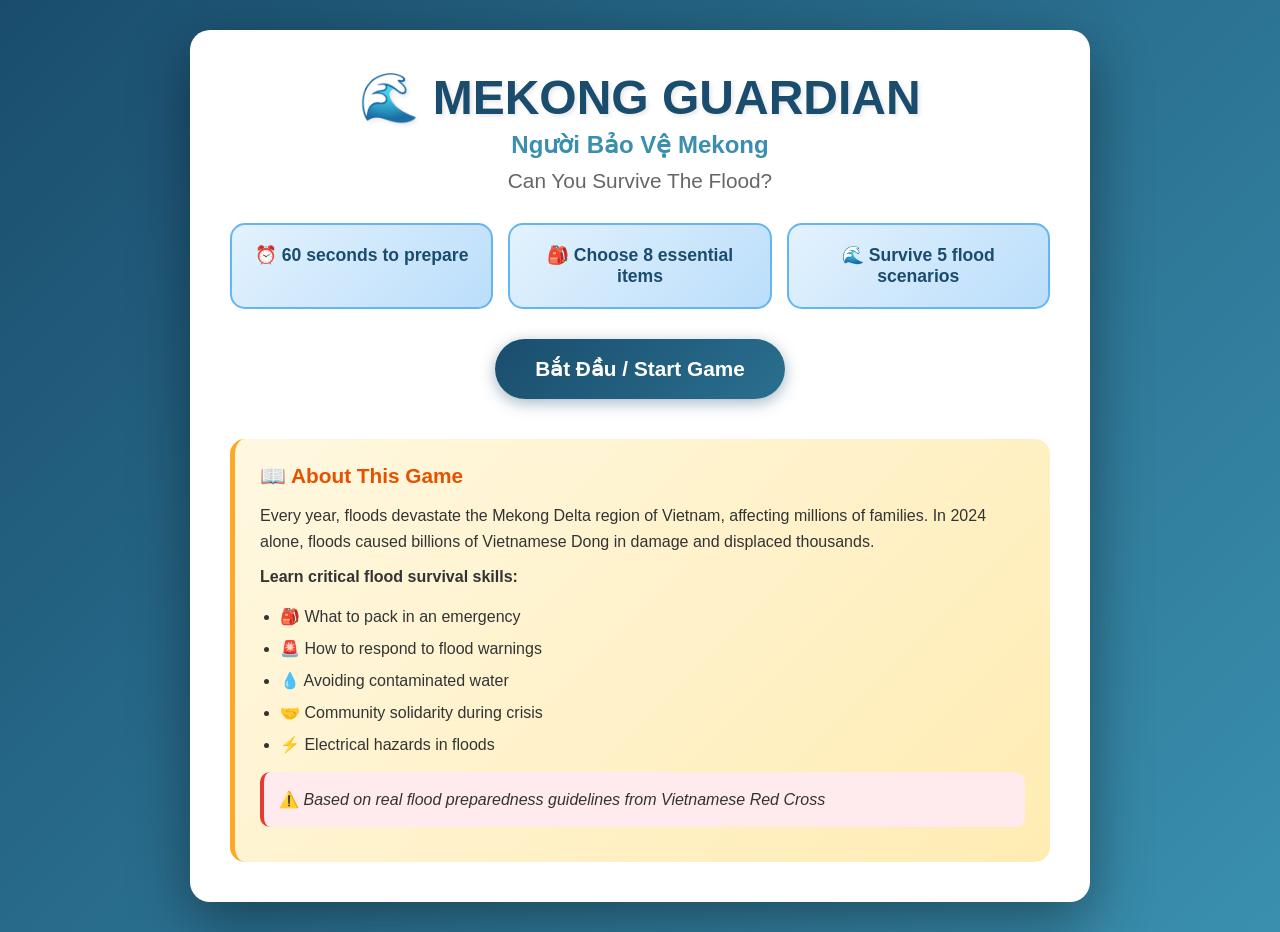
==== index.html @ ed1a85ae "Initial game implementation: Mekong Guardian flood survival game - Add 3-phase gameplay (preparation" ====
<!DOCTYPE html>
<html lang="en">
<head>
    <meta charset="UTF-8">
    <meta name="viewport" content="width=device-width, initial-scale=1.0">
    <title>Mekong Guardian - Flood Survival Game</title>
    <link rel="stylesheet" href="style.css">
</head>
<body>
    <!-- Menu Screen -->
    <div id="menu-screen" class="screen active">
        <div class="container">
            <h1>🌊 MEKONG GUARDIAN</h1>
            <h2>Người Bảo Vệ Mekong</h2>
            <p class="tagline">Can You Survive The Flood?</p>
            
            <div class="game-preview">
                <div class="preview-item">⏰ 60 seconds to prepare</div>
                <div class="preview-item">🎒 Choose 8 essential items</div>
                <div class="preview-item">🌊 Survive 5 flood scenarios</div>
            </div>

            <button onclick="showInstructions()" class="btn-primary">Bắt Đầu / Start Game</button>
            
            <div class="about">
                <h3>📖 About This Game</h3>
                <p>Every year, floods devastate the Mekong Delta region of Vietnam, affecting millions of families. 
                In 2024 alone, floods caused billions of Vietnamese Dong in damage and displaced thousands.</p>
                <p><strong>Learn critical flood survival skills:</strong></p>
                <ul>
                    <li>🎒 What to pack in an emergency</li>
                    <li>🚨 How to respond to flood warnings</li>
                    <li>💧 Avoiding contaminated water</li>
                    <li>🤝 Community solidarity during crisis</li>
                    <li>⚡ Electrical hazards in floods</li>
                </ul>
                <p class="warning">⚠️ <em>Based on real flood preparedness guidelines from Vietnamese Red Cross</em></p>
            </div>
        </div>
    </div>

    <!-- Instructions Screen -->
    <div id="instructions-screen" class="screen">
        <div class="container">
            <h1>📋 How To Play / Cách Chơi</h1>
            
            <div class="instruction-step">
                <div class="step-number">1</div>
                <div class="step-content">
                    <h3>⏰ Phase 1: Preparation (60 seconds)</h3>
                    <p>Flood warning issued! You have 60 seconds to grab items from your house.</p>
                    <p><strong>Click on 8 items</strong> to add them to your emergency backpack.</p>
                    <p class="tip">💡 Choose wisely - you can't carry everything!</p>
                </div>
            </div>

            <div class="instruction-step">
                <div class="step-number">2</div>
                <div class="step-content">
                    <h3>🌊 Phase 2: Flood Crisis (5 scenarios)</h3>
                    <p>Face 5 dangerous flood situations.</p>
                    <p><strong>Make decisions</strong> based on the items you collected.</p>
                    <p class="tip">💡 The right items help you make safe choices!</p>
                </div>
            </div>

            <div class="instruction-step">
                <div class="step-number">3</div>
                <div class="step-content">
                    <h3>⭐ Phase 3: Results</h3>
                    <p>See how well you survived and learn real flood safety tips.</p>
                    <p class="tip">💡 Play again to improve your score!</p>
                </div>
            </div>

            <button onclick="startGame()" class="btn-primary">Ready! Sẵn Sàng!</button>
            <button onclick="showScreen('menu-screen')" class="btn-secondary">Back</button>
        </div>
    </div>

    <!-- Phase 1: Preparation -->
    <div id="preparation-screen" class="screen">
        <div class="game-container">
            <div class="game-header">
                <h2>⚠️ FLOOD WARNING! LŨ LỤT!</h2>
                <div class="timer-container">
                    <div class="timer-label">Time Left:</div>
                    <div id="timer" class="timer">60</div>
                    <div class="timer-label">seconds</div>
                </div>
                <div class="backpack-counter">
                    🎒 Backpack: <span id="backpack-count">0</span>/8
                </div>
            </div>

            <div class="instruction-banner">
                👆 Click on items to add to your backpack! Choose 8 essential items!
            </div>

            <div id="house-items" class="house-items">
                <!-- Items will be generated by JavaScript -->
            </div>

            <div class="collected-items">
                <h3>🎒 Your Emergency Backpack:</h3>
                <div id="backpack-display" class="backpack-display">
                    <div class="empty-backpack">Empty - start collecting!</div>
                </div>
            </div>
        </div>
    </div>

    <!-- Phase 2: Flood Scenarios -->
    <div id="scenario-screen" class="screen">
        <div class="game-container">
            <div class="scenario-progress">
                Scenario <span id="scenario-number">1</span> of 5
            </div>

            <div class="scenario-card">
                <div class="scenario-icon">🌊</div>
                <h2 id="scenario-title">Scenario</h2>
                <p id="scenario-text" class="scenario-text"></p>
                
                <div class="your-items">
                    <strong>📦 Items You Have:</strong>
                    <div id="available-items" class="available-items-list"></div>
                </div>

                <div class="choices">
                    <button onclick="makeDecision(0)" class="choice-btn" id="choice-0">
                        <span class="choice-letter">A</span>
                        <span class="choice-text"></span>
                    </button>
                    <button onclick="makeDecision(1)" class="choice-btn" id="choice-1">
                        <span class="choice-letter">B</span>
                        <span class="choice-text"></span>
                    </button>
                </div>
            </div>

            <div id="scenario-feedback" class="scenario-feedback"></div>
        </div>
    </div>

    <!-- Phase 3: Results -->
    <div id="results-screen" class="screen">
        <div class="container">
            <h1 id="result-title">Flood Survival Results</h1>
            
            <div class="result-banner" id="result-banner">
                <div class="stars" id="stars"></div>
                <div class="result-message" id="result-message"></div>
            </div>

            <div class="score-breakdown">
                <div class="score-item">
                    <div class="score-icon">✅</div>
                    <div class="score-details">
                        <div class="score-label">Safe Decisions</div>
                        <div class="score-value" id="safe-count">0</div>
                    </div>
                </div>
                <div class="score-item">
                    <div class="score-icon">⚠️</div>
                    <div class="score-details">
                        <div class="score-label">Risky Decisions</div>
                        <div class="score-value" id="risky-count">0</div>
                    </div>
                </div>
                <div class="score-item">
                    <div class="score-icon">❌</div>
                    <div class="score-details">
                        <div class="score-label">Dangerous Decisions</div>
                        <div class="score-value" id="danger-count">0</div>
                    </div>
                </div>
            </div>

            <div class="lessons-learned">
                <h3>💡 What You Learned / Bạn Đã Học</h3>
                <div id="lessons-list"></div>
            </div>

            <div class="real-tips">
                <h3>🆘 Real Emergency Information</h3>
                <div class="emergency-info">
                    <p>🚨 <strong>Vietnam Emergency Hotline:</strong> 113</p>
                    <p>🌊 <strong>Flood Warning:</strong> Contact local authorities</p>
                    <p>🏥 <strong>Health Emergency:</strong> 115</p>
                    <p>🔥 <strong>Fire Emergency:</strong> 114</p>
                </div>
                <div class="safety-tips">
                    <h4>Essential Flood Safety Rules:</h4>
                    <ul>
                        <li>✅ Evacuate immediately when warned by authorities</li>
                        <li>✅ Never walk through moving water (15cm can knock you down)</li>
                        <li>✅ Avoid floodwater - it's contaminated</li>
                        <li>✅ Turn off electricity before evacuating</li>
                        <li>✅ Keep emergency supplies in a waterproof bag</li>
                        <li>✅ Help elderly and disabled neighbors evacuate</li>
                    </ul>
                </div>
            </div>

            <button onclick="location.reload()" class="btn-primary">🔄 Chơi Lại / Play Again</button>
            <button onclick="shareScore()" class="btn-secondary">📤 Share Your Score</button>
        </div>
    </div>

    <script src="game.js"></script>
</body>
</html>
---- style.css ----
* {
    margin: 0;
    padding: 0;
    box-sizing: border-box;
}

body {
    font-family: -apple-system, BlinkMacSystemFont, 'Segoe UI', Roboto, Oxygen, Ubuntu, Cantarell, sans-serif;
    background: linear-gradient(135deg, #1a4d6d 0%, #2a6f8f 50%, #3a8faf 100%);
    min-height: 100vh;
    color: #333;
    padding: 10px;
}

.screen {
    display: none;
    animation: fadeIn 0.5s ease;
}

.screen.active {
    display: block;
}

@keyframes fadeIn {
    from { opacity: 0; transform: translateY(20px); }
    to { opacity: 1; transform: translateY(0); }
}

.container {
    max-width: 900px;
    margin: 20px auto;
    background: white;
    padding: 40px;
    border-radius: 20px;
    box-shadow: 0 20px 60px rgba(0,0,0,0.4);
}

.game-container {
    max-width: 1000px;
    margin: 20px auto;
    background: white;
    padding: 30px;
    border-radius: 20px;
    box-shadow: 0 20px 60px rgba(0,0,0,0.4);
}

/* Menu Screen */
h1 {
    font-size: 3em;
    color: #1a4d6d;
    text-align: center;
    margin-bottom: 5px;
    text-shadow: 2px 2px 4px rgba(0,0,0,0.1);
}

h2 {
    font-size: 1.5em;
    color: #3a8faf;
    text-align: center;
    margin-bottom: 10px;
}

.tagline {
    font-size: 1.3em;
    color: #666;
    text-align: center;
    margin-bottom: 30px;
}

.game-preview {
    display: flex;
    justify-content: space-around;
    margin: 30px 0;
    gap: 15px;
    flex-wrap: wrap;
}

.preview-item {
    background: linear-gradient(135deg, #e3f2fd 0%, #bbdefb 100%);
    padding: 20px;
    border-radius: 15px;
    font-size: 1.1em;
    font-weight: bold;
    color: #1a4d6d;
    flex: 1;
    min-width: 200px;
    text-align: center;
    border: 2px solid #64b5f6;
}

.btn-primary {
    background: linear-gradient(135deg, #1a4d6d 0%, #2a6f8f 100%);
    color: white;
    border: none;
    padding: 18px 40px;
    font-size: 1.3em;
    border-radius: 50px;
    cursor: pointer;
    transition: all 0.3s;
    margin: 10px auto;
    display: block;
    font-weight: bold;
    box-shadow: 0 4px 15px rgba(26, 77, 109, 0.4);
}

.btn-primary:hover {
    transform: translateY(-3px);
    box-shadow: 0 6px 25px rgba(26, 77, 109, 0.6);
}

.btn-secondary {
    background: #64b5f6;
    color: white;
    border: none;
    padding: 15px 35px;
    font-size: 1.1em;
    border-radius: 50px;
    cursor: pointer;
    transition: all 0.3s;
    margin: 10px auto;
    display: block;
    font-weight: bold;
}

.btn-secondary:hover {
    background: #42a5f5;
    transform: translateY(-2px);
}

.about {
    margin-top: 40px;
    text-align: left;
    padding: 25px;
    background: linear-gradient(135deg, #fff8e1 0%, #ffecb3 100%);
    border-radius: 15px;
    border-left: 5px solid #ffa726;
}

.about h3 {
    color: #e65100;
    margin-bottom: 15px;
    font-size: 1.3em;
}

.about p {
    margin: 10px 0;
    line-height: 1.6;
}

.about ul {
    margin: 15px 0 15px 20px;
}

.about li {
    margin: 8px 0;
    line-height: 1.5;
}

.warning {
    margin-top: 20px;
    padding: 15px;
    background: #ffebee;
    border-radius: 10px;
    border-left: 4px solid #e53935;
}

/* Instructions */
.instruction-step {
    display: flex;
    gap: 20px;
    margin: 30px 0;
    padding: 25px;
    background: #f5f5f5;
    border-radius: 15px;
    align-items: flex-start;
}

.step-number {
    background: linear-gradient(135deg, #1a4d6d 0%, #2a6f8f 100%);
    color: white;
    width: 50px;
    height: 50px;
    border-radius: 50%;
    display: flex;
    align-items: center;
    justify-content: center;
    font-size: 1.5em;
    font-weight: bold;
    flex-shrink: 0;
}

.step-content h3 {
    color: #1a4d6d;
    margin-bottom: 10px;
}

.step-content p {
    margin: 8px 0;
    line-height: 1.6;
}

.tip {
    background: #fff3e0;
    padding: 10px 15px;
    border-radius: 8px;
    border-left: 3px solid #ff9800;
    margin-top: 10px;
}

/* Phase 1: Preparation */
.game-header {
    background: linear-gradient(135deg, #e53935 0%, #c62828 100%);
    color: white;
    padding: 20px;
    border-radius: 15px;
    margin-bottom: 20px;
    text-align: center;
}

.game-header h2 {
    color: white;
    margin: 0 0 15px 0;
    font-size: 2em;
    animation: pulse 2s infinite;
}

@keyframes pulse {
    0%, 100% { transform: scale(1); }
    50% { transform: scale(1.05); }
}

.timer-container {
    display: flex;
    justify-content: center;
    align-items: center;
    gap: 10px;
    margin: 15px 0;
}

.timer {
    background: white;
    color: #e53935;
    font-size: 3em;
    font-weight: bold;
    padding: 10px 30px;
    border-radius: 15px;
    min-width: 100px;
    text-align: center;
    box-shadow: 0 4px 15px rgba(0,0,0,0.3);
}

.timer.urgent {
    animation: shake 0.5s infinite;
    background: #ffeb3b;
}

@keyframes shake {
    0%, 100% { transform: translateX(0); }
    25% { transform: translateX(-5px); }
    75% { transform: translateX(5px); }
}

.timer-label {
    font-size: 1.1em;
}

.backpack-counter {
    font-size: 1.5em;
    font-weight: bold;
    margin-top: 10px;
}

.instruction-banner {
    background: #fff3e0;
    padding: 15px;
    border-radius: 10px;
    text-align: center;
    font-size: 1.2em;
    font-weight: bold;
    color: #e65100;
    margin-bottom: 20px;
    border: 2px dashed #ff9800;
}

.house-items {
    display: grid;
    grid-template-columns: repeat(auto-fill, minmax(150px, 1fr));
    gap: 15px;
    margin: 25px 0;
}

.item-card {
    background: white;
    border: 3px solid #1a4d6d;
    border-radius: 15px;
    padding: 20px;
    text-align: center;
    cursor: pointer;
    transition: all 0.3s;
    position: relative;
}

.item-card:hover {
    transform: translateY(-5px);
    box-shadow: 0 8px 20px rgba(26, 77, 109, 0.3);
    border-color: #2a6f8f;
}

.item-card.collected {
    background: #c8e6c9;
    border-color: #4caf50;
    cursor: not-allowed;
    opacity: 0.6;
}

.item-card.collected::after {
    content: '✓';
    position: absolute;
    top: 5px;
    right: 10px;
    font-size: 2em;
    color: #4caf50;
}

.item-icon {
    font-size: 3em;
    margin-bottom: 10px;
}

.item-name {
    font-weight: bold;
    color: #1a4d6d;
    margin-bottom: 5px;
}

.item-vn {
    font-size: 0.85em;
    color: #666;
    font-style: italic;
}

.collected-items {
    margin-top: 30px;
    padding: 20px;
    background: #f5f5f5;
    border-radius: 15px;
}

.collected-items h3 {
    color: #1a4d6d;
    margin-bottom: 15px;
}

.backpack-display {
    display: flex;
    flex-wrap: wrap;
    gap: 10px;
}

.empty-backpack {
    color: #999;
    font-style: italic;
    padding: 20px;
    text-align: center;
    width: 100%;
}

.backpack-item {
    background: white;
    border: 2px solid #4caf50;
    border-radius: 10px;
    padding: 10px 15px;
    display: flex;
    align-items: center;
    gap: 8px;
    font-weight: bold;
    color: #2e7d32;
}

.backpack-item-icon {
    font-size: 1.5em;
}

/* Phase 2: Scenarios */
.scenario-progress {
    text-align: center;
    font-size: 1.2em;
    font-weight: bold;
    color: #1a4d6d;
    margin-bottom: 20px;
    padding: 15px;
    background: #e3f2fd;
    border-radius: 10px;
}

.scenario-card {
    background: linear-gradient(135deg, #ffffff 0%, #f5f5f5 100%);
    padding: 30px;
    border-radius: 15px;
    border: 3px solid #1a4d6d;
    margin-bottom: 20px;
}

.scenario-icon {
    font-size: 4em;
    text-align: center;
    margin-bottom: 20px;
}

.scenario-card h2 {
    color: #1a4d6d;
    text-align: center;
    margin-bottom: 15px;
}

.scenario-text {
    font-size: 1.2em;
    line-height: 1.6;
    text-align: center;
    margin-bottom: 25px;
    color: #333;
}

.your-items {
    background: #fff8e1;
    padding: 15px;
    border-radius: 10px;
    margin: 20px 0;
    border-left: 4px solid #ffa726;
}

.available-items-list {
    margin-top: 10px;
    display: flex;
    flex-wrap: wrap;
    gap: 10px;
}

.available-item {
    background: white;
    border: 2px solid #4caf50;
    border-radius: 8px;
    padding: 8px 12px;
    font-size: 0.95em;
    color: #2e7d32;
    font-weight: bold;
}

.choices {
    display: flex;
    flex-direction: column;
    gap: 15px;
    margin-top: 25px;
}

.choice-btn {
    background: white;
    border: 3px solid #1a4d6d;
    padding: 20px;
    border-radius: 15px;
    cursor: pointer;
    transition: all 0.3s;
    display: flex;
    align-items: center;
    gap: 15px;
    text-align: left;
    font-size: 1.1em;
}

.choice-btn:hover {
    background: linear-gradient(135deg, #1a4d6d 0%, #2a6f8f 100%);
    color: white;
    transform: translateX(10px);
}

.choice-letter {
    background: #1a4d6d;
    color: white;
    width: 40px;
    height: 40px;
    border-radius: 50%;
    display: flex;
    align-items: center;
    justify-content: center;
    font-weight: bold;
    font-size: 1.2em;
    flex-shrink: 0;
}

.choice-btn:hover .choice-letter {
    background: white;
    color: #1a4d6d;
}

.choice-text {
    flex: 1;
}

.scenario-feedback {
    margin-top: 20px;
    padding: 25px;
    border-radius: 15px;
    font-size: 1.1em;
    line-height: 1.6;
    min-height: 80px;
    display: flex;
    align-items: center;
    justify-content: center;
    text-align: center;
    font-weight: bold;
}

.scenario-feedback.safe {
    background: linear-gradient(135deg, #c8e6c9 0%, #a5d6a7 100%);
    color: #1b5e20;
    border: 3px solid #4caf50;
}

.scenario-feedback.risky {
    background: linear-gradient(135deg, #fff9c4 0%, #fff59d 100%);
    color: #f57f17;
    border: 3px solid #fbc02d;
}

.scenario-feedback.danger {
    background: linear-gradient(135deg, #ffcdd2 0%, #ef9a9a 100%);
    color: #b71c1c;
    border: 3px solid #e53935;
}

/* Phase 3: Results */
.result-banner {
    background: linear-gradient(135deg, #e3f2fd 0%, #bbdefb 100%);
    padding: 40px;
    border-radius: 20px;
    text-align: center;
    margin: 30px 0;
    border: 3px solid #1a4d6d;
}

.result-banner.excellent {
    background: linear-gradient(135deg, #c8e6c9 0%, #a5d6a7 100%);
    border-color: #4caf50;
}

.result-banner.good {
    background: linear-gradient(135deg, #fff9c4 0%, #fff59d 100%);
    border-color: #fbc02d;
}

.result-banner.poor {
    background: linear-gradient(135deg, #ffcdd2 0%, #ef9a9a 100%);
    border-color: #e53935;
}

.stars {
    font-size: 4em;
    margin-bottom: 20px;
}

.result-message {
    font-size: 1.5em;
    font-weight: bold;
    color: #1a4d6d;
}

.score-breakdown {
    display: flex;
    justify-content: space-around;
    gap: 20px;
    margin: 30px 0;
    flex-wrap: wrap;
}

.score-item {
    background: #f5f5f5;
    padding: 25px;
    border-radius: 15px;
    flex: 1;
    min-width: 200px;
    display: flex;
    align-items: center;
    gap: 15px;
}

.score-icon {
    font-size: 3em;
}

.score-label {
    color: #666;
    margin-bottom: 5px;
}

.score-value {
    font-size: 2em;
    font-weight: bold;
    color: #1a4d6d;
}

.lessons-learned {
    background: #fff8e1;
    padding: 25px;
    border-radius: 15px;
    margin: 25px 0;
    border-left: 5px solid #ffa726;
}

.lessons-learned h3 {
    color: #e65100;
    margin-bottom: 15px;
}

.lesson-item {
    padding: 15px;
    margin: 10px 0;
    background: white;
    border-radius: 10px;
    border-left: 4px solid #ff9800;
    line-height: 1.6;
}

.real-tips {
    background: linear-gradient(135deg, #ffebee 0%, #ffcdd2 100%);
    padding: 25px;
    border-radius: 15px;
    margin: 25px 0;
    border: 3px solid #e53935;
}

.real-tips h3 {
    color: #b71c1c;
    margin-bottom: 15px;
}

.emergency-info {
    background: white;
    padding: 20px;
    border-radius: 10px;
    margin: 15px 0;
    font-size: 1.1em;
}

.emergency-info p {
    margin: 10px 0;
}

.safety-tips {
    background: white;
    padding: 20px;
    border-radius: 10px;
    margin-top: 15px;
}

.safety-tips h4 {
    color: #b71c1c;
    margin-bottom: 12px;
}

.safety-tips ul {
    list-style: none;
    padding: 0;
}

.safety-tips li {
    padding: 10px 0;
    border-bottom: 1px solid #eee;
}

.safety-tips li:last-child {
    border-bottom: none;
}

/* Responsive */
@media (max-width: 768px) {
    .container, .game-container {
        padding: 20px;
    }
    
    h1 {
        font-size: 2em;
    }
    
    .house-items {
        grid-template-columns: repeat(auto-fill, minmax(120px, 1fr));
    }
    
    .game-preview {
        flex-direction: column;
    }
    
    .score-breakdown {
        flex-direction: column;
    }
    
    .timer {
        font-size: 2em;
        padding: 10px 20px;
    }
}
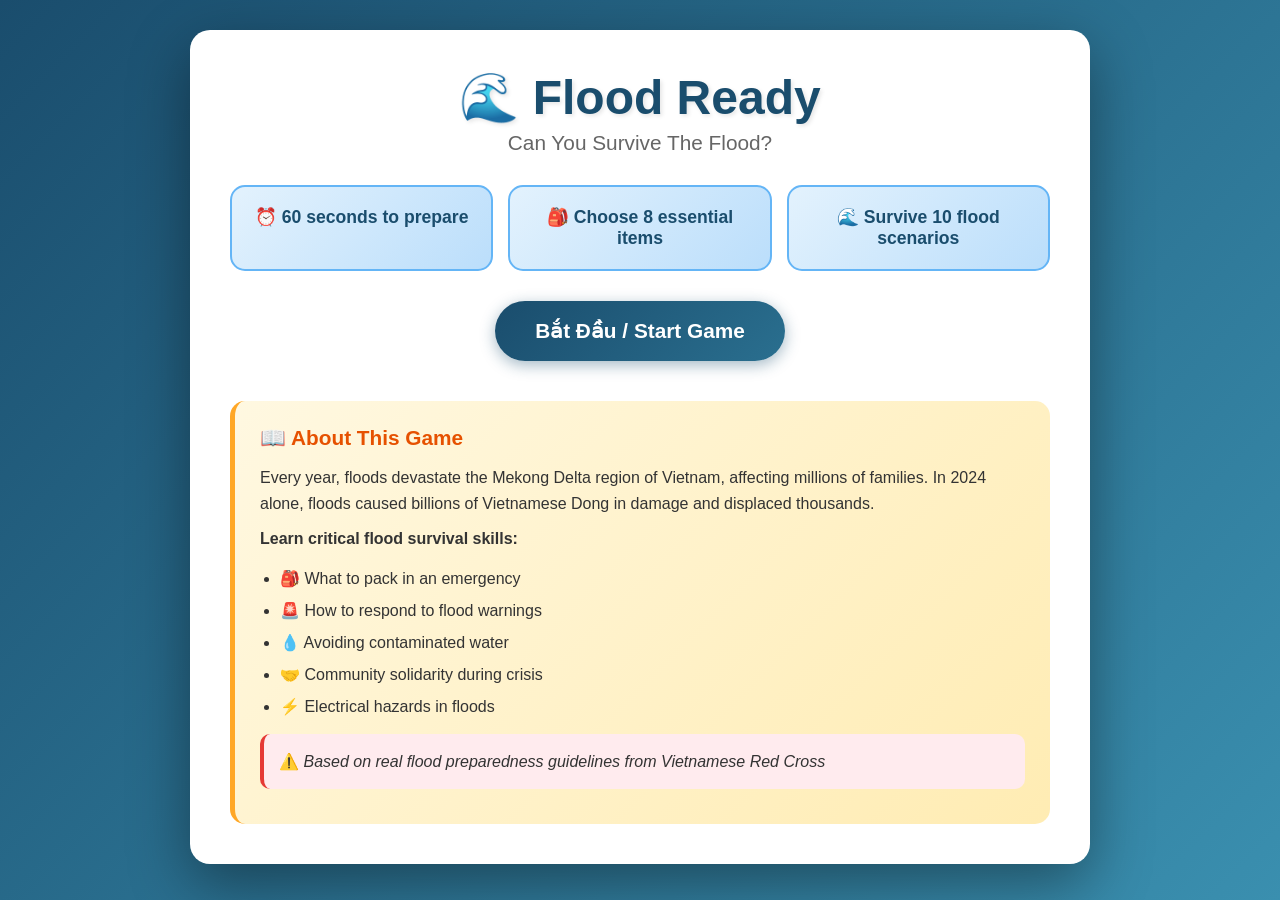
==== commit 91a92536: "Add dynamic inventory system, 5-star rating, and expand to 20 scenarios with strategic resource mana" ====
--- a/index.html
+++ b/index.html
@@ -3,21 +3,20 @@
 <head>
     <meta charset="UTF-8">
     <meta name="viewport" content="width=device-width, initial-scale=1.0">
-    <title>Mekong Guardian - Flood Survival Game</title>
+    <title>Flood Ready - Flood Survival Game</title>
     <link rel="stylesheet" href="style.css">
 </head>
 <body>
     <!-- Menu Screen -->
     <div id="menu-screen" class="screen active">
         <div class="container">
-            <h1>🌊 MEKONG GUARDIAN</h1>
-            <h2>Người Bảo Vệ Mekong</h2>
+            <h1>🌊 Flood Ready</h1>
             <p class="tagline">Can You Survive The Flood?</p>
             
             <div class="game-preview">
                 <div class="preview-item">⏰ 60 seconds to prepare</div>
                 <div class="preview-item">🎒 Choose 8 essential items</div>
-                <div class="preview-item">🌊 Survive 5 flood scenarios</div>
+                <div class="preview-item">🌊 Survive 10 flood scenarios</div>
             </div>
 
             <button onclick="showInstructions()" class="btn-primary">Bắt Đầu / Start Game</button>
@@ -57,8 +56,8 @@
             <div class="instruction-step">
                 <div class="step-number">2</div>
                 <div class="step-content">
-                    <h3>🌊 Phase 2: Flood Crisis (5 scenarios)</h3>
-                    <p>Face 5 dangerous flood situations.</p>
+                    <h3>🌊 Phase 2: Flood Crisis (10 from 20 different scenarios)</h3>
+                    <p>Face 10 dangerous flood situations.</p>
                     <p><strong>Make decisions</strong> based on the items you collected.</p>
                     <p class="tip">💡 The right items help you make safe choices!</p>
                 </div>
@@ -114,7 +113,7 @@
     <div id="scenario-screen" class="screen">
         <div class="game-container">
             <div class="scenario-progress">
-                Scenario <span id="scenario-number">1</span> of 5
+                Scenario <span id="scenario-number">1</span> of 10
             </div>
 
             <div class="scenario-card">
@@ -150,9 +149,9 @@
             
             <div class="result-banner" id="result-banner">
                 <div class="stars" id="stars"></div>
+                <div class="rating-text" id="rating-text"></div>  <!-- ADD THIS LINE -->
                 <div class="result-message" id="result-message"></div>
             </div>
-
             <div class="score-breakdown">
                 <div class="score-item">
                     <div class="score-icon">✅</div>
@@ -176,6 +175,8 @@
                     </div>
                 </div>
             </div>
+
+            <div id="remaining-items"></div>
 
             <div class="lessons-learned">
                 <h3>💡 What You Learned / Bạn Đã Học</h3>
--- a/style.css
+++ b/style.css
@@ -496,6 +496,36 @@
     flex: 1;
 }
 
+/* Disabled choice styling */
+.choice-btn.disabled-choice {
+    opacity: 0.5;
+    cursor: not-allowed;
+    background: #f5f5f5;
+    border-color: #ccc;
+}
+
+.choice-btn.disabled-choice:hover {
+    background: #f5f5f5;
+    transform: none;
+    color: #333;
+}
+
+.choice-requirement {
+    display: block;
+    font-size: 0.85em;
+    color: #c92a2a;
+    margin-top: 5px;
+    font-style: italic;
+}
+
+.choice-consume {
+    display: block;
+    font-size: 0.85em;
+    color: #e67700;
+    margin-top: 5px;
+    font-weight: bold;
+}
+
 .scenario-feedback {
     margin-top: 20px;
     padding: 25px;
@@ -528,40 +558,104 @@
     border: 3px solid #e53935;
 }
 
-/* Phase 3: Results */
+/* Phase 3: Results - 5 Distinct Banner Classes */
 .result-banner {
-    background: linear-gradient(135deg, #e3f2fd 0%, #bbdefb 100%);
     padding: 40px;
     border-radius: 20px;
     text-align: center;
     margin: 30px 0;
-    border: 3px solid #1a4d6d;
-}
-
+    border: 3px solid;
+}
+
+/* 5 STARS - EXCELLENT */
 .result-banner.excellent {
-    background: linear-gradient(135deg, #c8e6c9 0%, #a5d6a7 100%);
-    border-color: #4caf50;
-}
-
+    background: linear-gradient(135deg, #d4edda 0%, #c3e6cb 100%);
+    border-color: #28a745;
+}
+
+.result-banner.excellent .stars,
+.result-banner.excellent .rating-text,
+.result-banner.excellent .result-message {
+    color: #155724;
+}
+
+/* 4 STARS - GOOD */
 .result-banner.good {
-    background: linear-gradient(135deg, #fff9c4 0%, #fff59d 100%);
-    border-color: #fbc02d;
-}
-
+    background: linear-gradient(135deg, #d1ecf1 0%, #bee5eb 100%);
+    border-color: #17a2b8;
+}
+
+.result-banner.good .stars,
+.result-banner.good .rating-text,
+.result-banner.good .result-message {
+    color: #0c5460;
+}
+
+/* 3 STARS - AVERAGE */
+.result-banner.average {
+    background: linear-gradient(135deg, #fff3cd 0%, #ffeaa7 100%);
+    border-color: #ffc107;
+}
+
+.result-banner.average .stars,
+.result-banner.average .rating-text,
+.result-banner.average .result-message {
+    color: #856404;
+}
+
+/* 2 STARS - POOR */
 .result-banner.poor {
-    background: linear-gradient(135deg, #ffcdd2 0%, #ef9a9a 100%);
-    border-color: #e53935;
-}
-
+    background: linear-gradient(135deg, #f8d7da 0%, #f5c6cb 100%);
+    border-color: #dc3545;
+}
+
+.result-banner.poor .stars,
+.result-banner.poor .rating-text,
+.result-banner.poor .result-message {
+    color: #721c24;
+}
+
+/* 1 STAR - DISASTER */
+.result-banner.disaster {
+    background: linear-gradient(135deg, #f8d7da 0%, #e74c3c 100%);
+    border-color: #c0392b;
+    box-shadow: 0 0 20px rgba(192, 57, 43, 0.5);
+    animation: pulse-danger 2s infinite;
+}
+
+.result-banner.disaster .stars,
+.result-banner.disaster .rating-text,
+.result-banner.disaster .result-message {
+    color: #5a0a0a;
+    font-weight: bold;
+}
+
+@keyframes pulse-danger {
+    0%, 100% { transform: scale(1); }
+    50% { transform: scale(1.02); }
+}
+
+/* Stars styling */
 .stars {
     font-size: 4em;
     margin-bottom: 20px;
 }
 
+/* Rating text styling */
+.rating-text {
+    font-size: 2em;
+    font-weight: bold;
+    margin: 15px 0;
+    text-transform: uppercase;
+    letter-spacing: 2px;
+}
+
+/* Result message styling */
 .result-message {
-    font-size: 1.5em;
-    font-weight: bold;
-    color: #1a4d6d;
+    font-size: 1.3em;
+    font-weight: 500;
+    line-height: 1.6;
+    margin-top: 20px;
 }
 
 .score-breakdown {
@@ -596,6 +690,37 @@
     font-size: 2em;
     font-weight: bold;
     color: #1a4d6d;
+}
+
+/* Remaining items in results */
+.remaining-items-list {
+    display: flex;
+    flex-wrap: wrap;
+    gap: 10px;
+    margin-top: 10px;
+}
+
+.remaining-items-list span {
+    background: white;
+    border: 2px solid #4caf50;
+    border-radius: 8px;
+    padding: 8px 12px;
+    font-size: 0.95em;
+    color: #2e7d32;
+    font-weight: bold;
+}
+
+#remaining-items {
+    background: #e7f5ff;
+    padding: 20px;
+    border-radius: 15px;
+    margin: 25px 0;
+    border-left: 5px solid #1a4d6d;
+}
+
+#remaining-items h4 {
+    color: #1a4d6d;
+    margin-bottom: 10px;
 }
 
 .lessons-learned {
